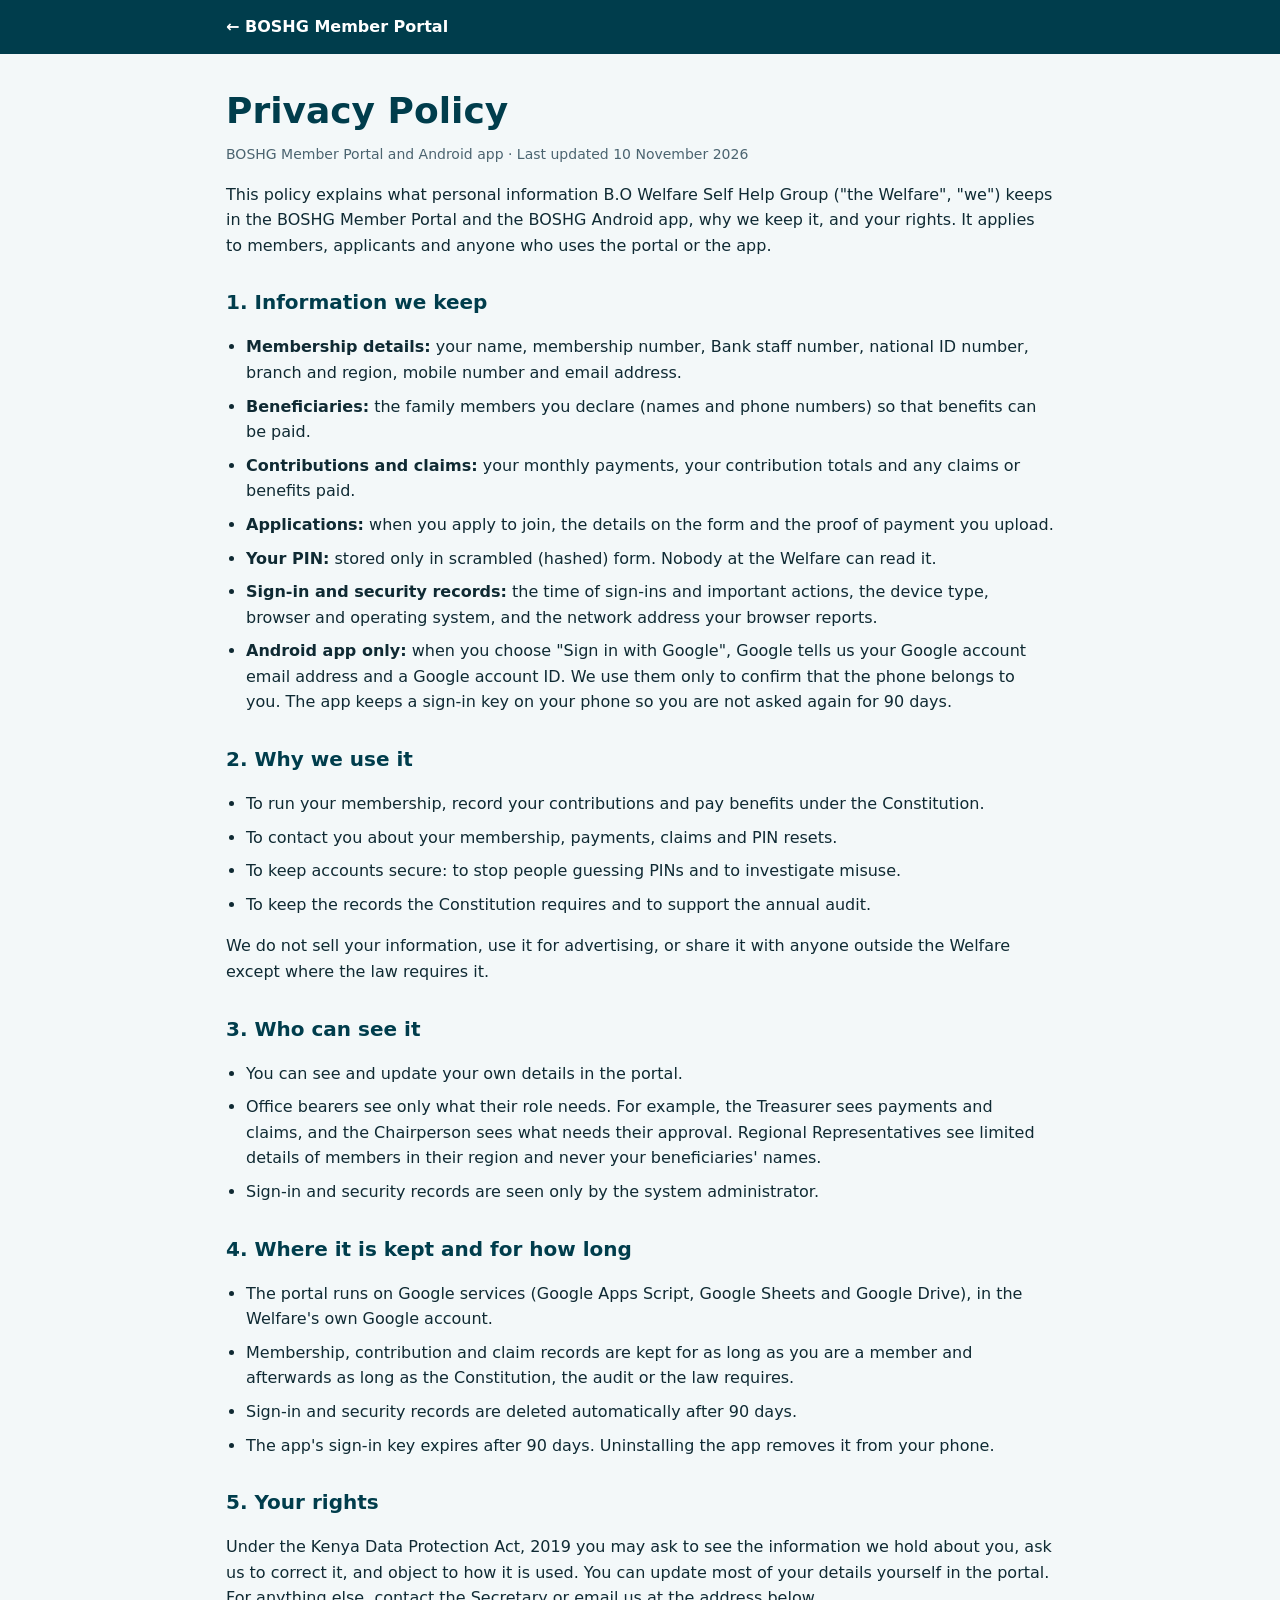
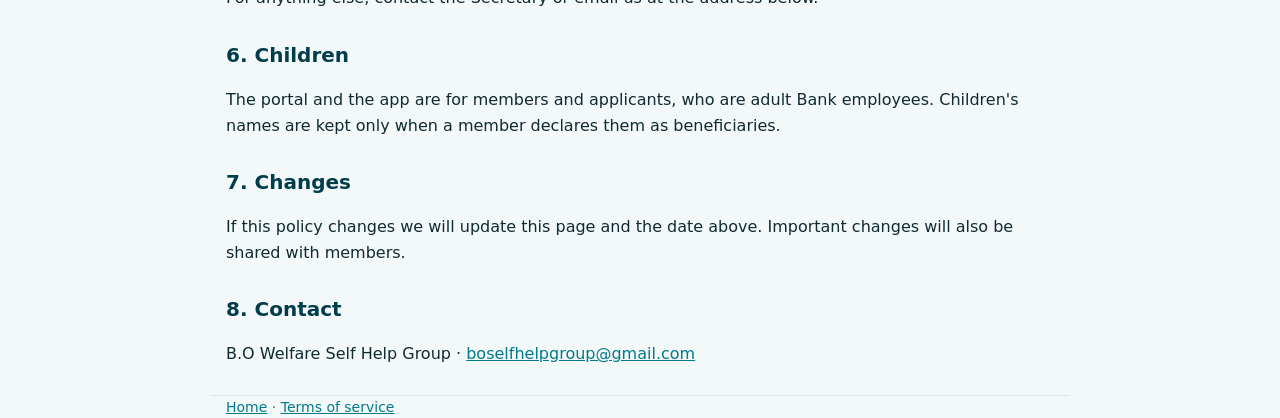
==== privacy.html @ cc20b60c "BOSHG home page, privacy policy and terms of service" ====
<!doctype html>
<html lang="en">
<head>
  <meta charset="utf-8">
  <meta name="viewport" content="width=device-width, initial-scale=1">
  <title>Privacy Policy · BOSHG</title>
  <link rel="stylesheet" href="style.css">
</head>
<body>
  <header class="bar"><div class="wrap"><a href="index.html">← BOSHG Member Portal</a></div></header>
  <main class="wrap doc">
    <h1>Privacy Policy</h1>
    <p class="meta">BOSHG Member Portal and Android app · Last updated 10 November 2026</p>

    <p>This policy explains what personal information B.O Welfare Self Help Group ("the Welfare", "we") keeps in the BOSHG Member Portal and the BOSHG Android app, why we keep it, and your rights. It applies to members, applicants and anyone who uses the portal or the app.</p>

    <h2>1. Information we keep</h2>
    <ul>
      <li><b>Membership details:</b> your name, membership number, Bank staff number, national ID number, branch and region, mobile number and email address.</li>
      <li><b>Beneficiaries:</b> the family members you declare (names and phone numbers) so that benefits can be paid.</li>
      <li><b>Contributions and claims:</b> your monthly payments, your contribution totals and any claims or benefits paid.</li>
      <li><b>Applications:</b> when you apply to join, the details on the form and the proof of payment you upload.</li>
      <li><b>Your PIN:</b> stored only in scrambled (hashed) form. Nobody at the Welfare can read it.</li>
      <li><b>Sign-in and security records:</b> the time of sign-ins and important actions, the device type, browser and operating system, and the network address your browser reports.</li>
      <li><b>Android app only:</b> when you choose "Sign in with Google", Google tells us your Google account email address and a Google account ID. We use them only to confirm that the phone belongs to you. The app keeps a sign-in key on your phone so you are not asked again for 90 days.</li>
    </ul>

    <h2>2. Why we use it</h2>
    <ul>
      <li>To run your membership, record your contributions and pay benefits under the Constitution.</li>
      <li>To contact you about your membership, payments, claims and PIN resets.</li>
      <li>To keep accounts secure: to stop people guessing PINs and to investigate misuse.</li>
      <li>To keep the records the Constitution requires and to support the annual audit.</li>
    </ul>
    <p>We do not sell your information, use it for advertising, or share it with anyone outside the Welfare except where the law requires it.</p>

    <h2>3. Who can see it</h2>
    <ul>
      <li>You can see and update your own details in the portal.</li>
      <li>Office bearers see only what their role needs. For example, the Treasurer sees payments and claims, and the Chairperson sees what needs their approval. Regional Representatives see limited details of members in their region and never your beneficiaries' names.</li>
      <li>Sign-in and security records are seen only by the system administrator.</li>
    </ul>

    <h2>4. Where it is kept and for how long</h2>
    <ul>
      <li>The portal runs on Google services (Google Apps Script, Google Sheets and Google Drive), in the Welfare's own Google account.</li>
      <li>Membership, contribution and claim records are kept for as long as you are a member and afterwards as long as the Constitution, the audit or the law requires.</li>
      <li>Sign-in and security records are deleted automatically after 90 days.</li>
      <li>The app's sign-in key expires after 90 days. Uninstalling the app removes it from your phone.</li>
    </ul>

    <h2>5. Your rights</h2>
    <p>Under the Kenya Data Protection Act, 2019 you may ask to see the information we hold about you, ask us to correct it, and object to how it is used. You can update most of your details yourself in the portal. For anything else, contact the Secretary or email us at the address below.</p>

    <h2>6. Children</h2>
    <p>The portal and the app are for members and applicants, who are adult Bank employees. Children's names are kept only when a member declares them as beneficiaries.</p>

    <h2>7. Changes</h2>
    <p>If this policy changes we will update this page and the date above. Important changes will also be shared with members.</p>

    <h2>8. Contact</h2>
    <p>B.O Welfare Self Help Group · <a href="mailto:boselfhelpgroup@gmail.com">boselfhelpgroup@gmail.com</a></p>
  </main>
  <footer class="wrap"><a href="index.html">Home</a> · <a href="terms.html">Terms of service</a></footer>
</body>
</html>
---- style.css ----
:root { --teal:#003D4C; --teal-2:#004D60; --green:#7CC142; --ink:#0F2A33; --mute:#4B6470; --bg:#F3F8F9; --line:#D9E8EB; }
* { box-sizing:border-box; }
html { -webkit-text-size-adjust:100%; }
body { margin:0; font-family:"Open Sans", system-ui, -apple-system, "Segoe UI", Roboto, sans-serif; color:var(--ink); background:var(--bg); line-height:1.6; }
a { color:#007A8C; }
.wrap { max-width:860px; margin:0 auto; padding:0 16px; }
.hero { background:linear-gradient(160deg,#003D4C 0%,#004D60 60%,#0E5A48 100%); color:#fff; padding:40px 0 48px; }
.brand { display:flex; align-items:center; gap:14px; }
.brand svg { width:56px; height:56px; flex:none; }
.brand b { display:block; font-size:20px; }
.brand span { color:var(--green); font-size:12px; font-weight:700; letter-spacing:2.5px; text-transform:uppercase; }
.hero h1 { font-size:clamp(28px,6vw,44px); line-height:1.15; margin:32px 0 12px; }
.lead { font-size:18px; color:rgba(255,255,255,.85); max-width:640px; margin:0; }
.btn { display:inline-block; margin-top:26px; background:var(--green); color:#0B2A12; font-weight:800; text-decoration:none; padding:13px 24px; border-radius:30px; }
main section { padding:28px 0 4px; }
h2 { color:var(--teal); font-size:22px; margin:0 0 12px; }
.grid { list-style:none; padding:0; margin:0; display:grid; grid-template-columns:repeat(auto-fit,minmax(min(240px,100%),1fr)); gap:12px; }
.grid li { background:#fff; border:1px solid var(--line); border-radius:14px; padding:14px 16px; color:var(--mute); font-size:15px; }
.grid li b { display:block; color:var(--teal); font-size:16px; }
.bar { background:var(--teal); padding:14px 0; }
.bar a { color:#fff; text-decoration:none; font-weight:600; }
.doc { padding-top:28px; padding-bottom:12px; }
.doc h1 { color:var(--teal); font-size:clamp(26px,5vw,36px); margin:0; }
.doc h2 { margin-top:28px; font-size:20px; }
.doc ul { padding-left:20px; }
.doc li { margin-bottom:8px; }
.meta { color:var(--mute); font-size:14px; margin-top:4px; }
footer { padding:32px 16px 40px; color:var(--mute); font-size:14px; border-top:1px solid var(--line); margin-top:32px; }
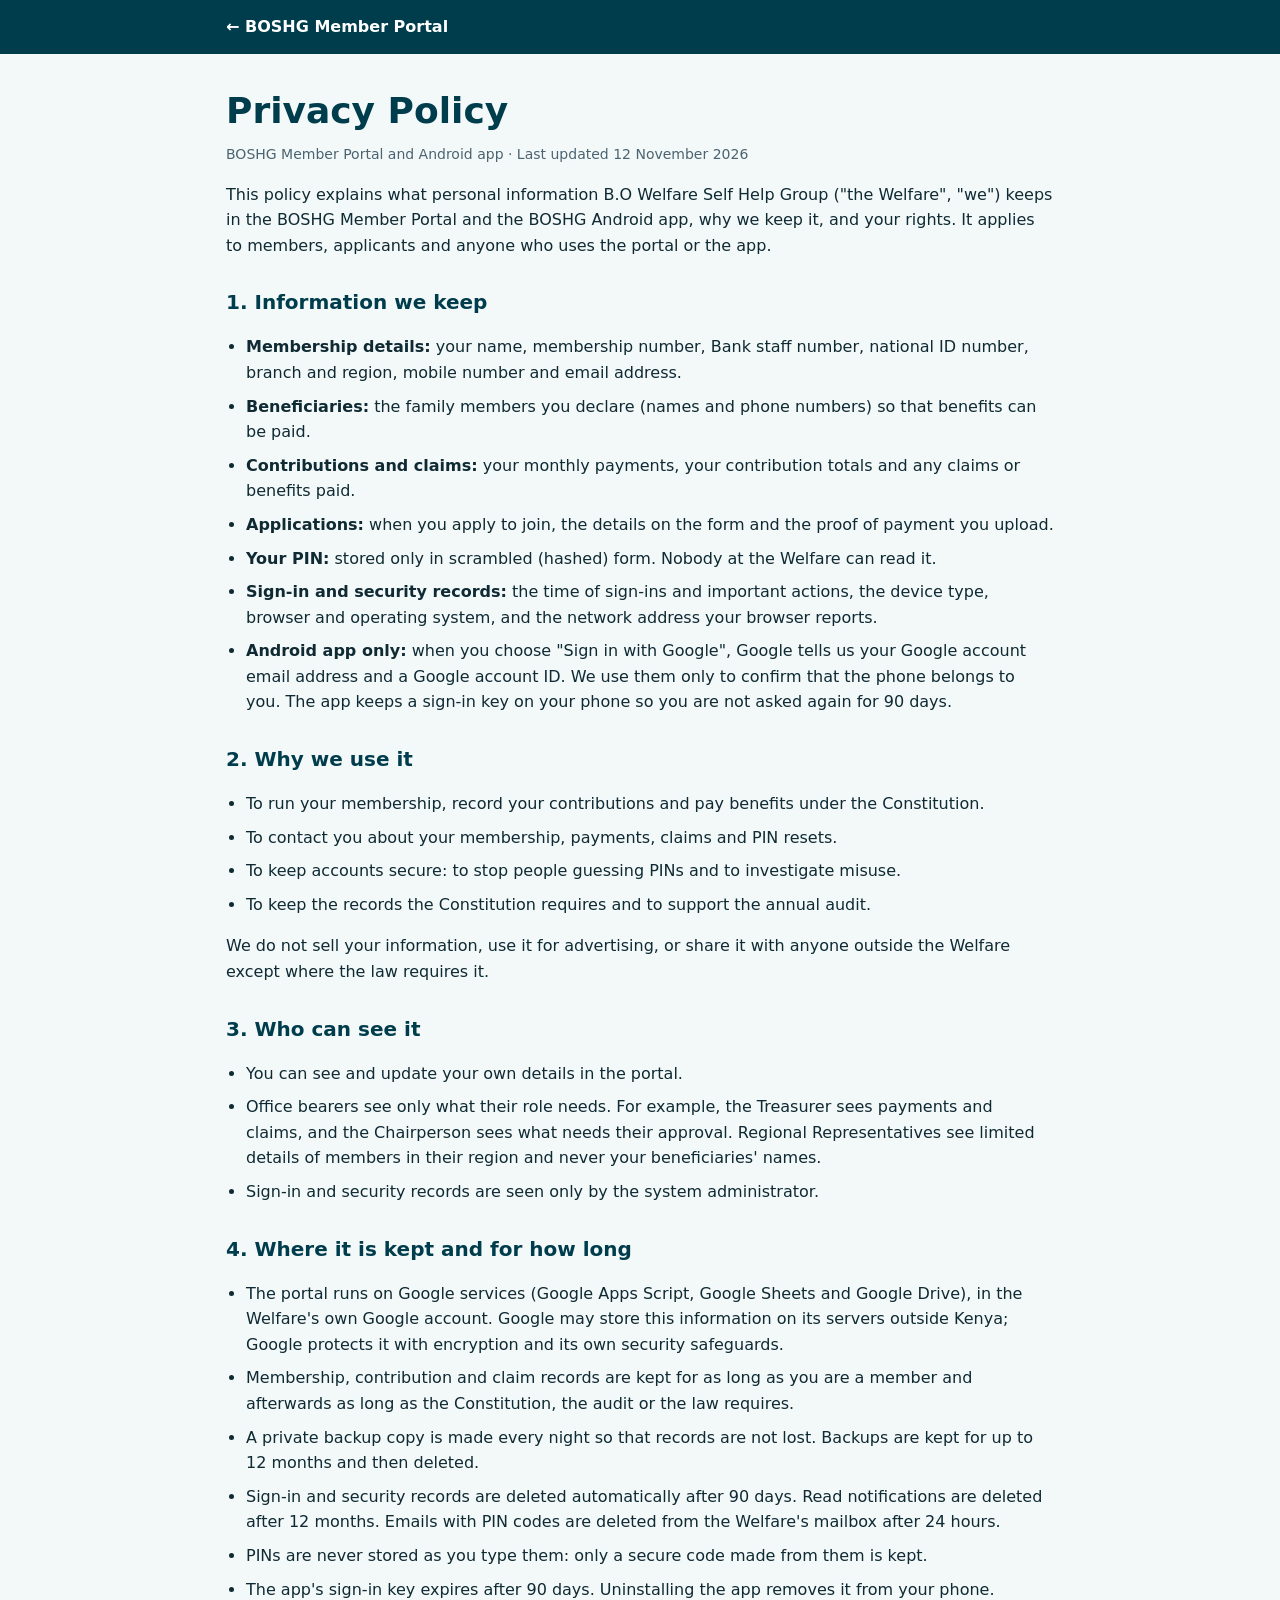
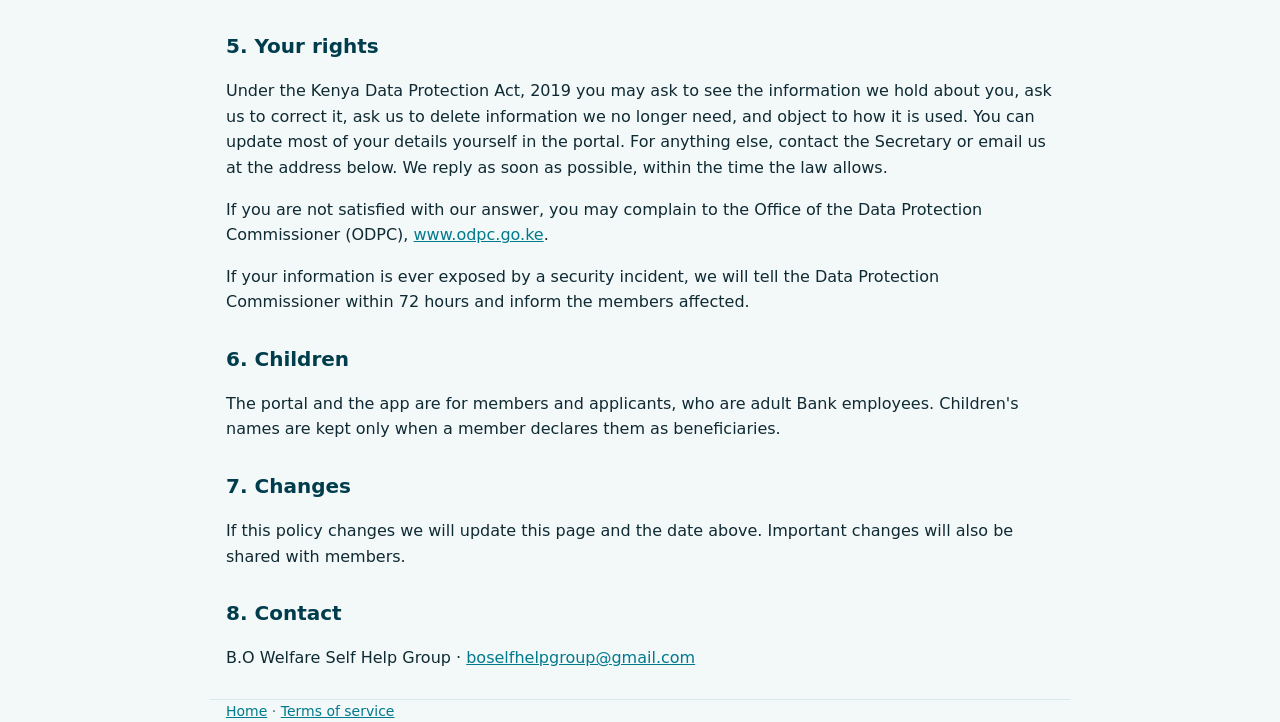
==== commit 15610811: "Privacy policy: storage outside Kenya, backups, retention, deletion right, ODPC complaint, breach no" ====
--- a/privacy.html
+++ b/privacy.html
@@ -10,7 +10,7 @@
   <header class="bar"><div class="wrap"><a href="index.html">← BOSHG Member Portal</a></div></header>
   <main class="wrap doc">
     <h1>Privacy Policy</h1>
-    <p class="meta">BOSHG Member Portal and Android app · Last updated 10 November 2026</p>
+    <p class="meta">BOSHG Member Portal and Android app · Last updated 12 November 2026</p>
 
     <p>This policy explains what personal information B.O Welfare Self Help Group ("the Welfare", "we") keeps in the BOSHG Member Portal and the BOSHG Android app, why we keep it, and your rights. It applies to members, applicants and anyone who uses the portal or the app.</p>
 
@@ -43,14 +43,18 @@
 
     <h2>4. Where it is kept and for how long</h2>
     <ul>
-      <li>The portal runs on Google services (Google Apps Script, Google Sheets and Google Drive), in the Welfare's own Google account.</li>
+      <li>The portal runs on Google services (Google Apps Script, Google Sheets and Google Drive), in the Welfare's own Google account. Google may store this information on its servers outside Kenya; Google protects it with encryption and its own security safeguards.</li>
       <li>Membership, contribution and claim records are kept for as long as you are a member and afterwards as long as the Constitution, the audit or the law requires.</li>
-      <li>Sign-in and security records are deleted automatically after 90 days.</li>
+      <li>A private backup copy is made every night so that records are not lost. Backups are kept for up to 12 months and then deleted.</li>
+      <li>Sign-in and security records are deleted automatically after 90 days. Read notifications are deleted after 12 months. Emails with PIN codes are deleted from the Welfare's mailbox after 24 hours.</li>
+      <li>PINs are never stored as you type them: only a secure code made from them is kept.</li>
       <li>The app's sign-in key expires after 90 days. Uninstalling the app removes it from your phone.</li>
     </ul>
 
     <h2>5. Your rights</h2>
-    <p>Under the Kenya Data Protection Act, 2019 you may ask to see the information we hold about you, ask us to correct it, and object to how it is used. You can update most of your details yourself in the portal. For anything else, contact the Secretary or email us at the address below.</p>
+    <p>Under the Kenya Data Protection Act, 2019 you may ask to see the information we hold about you, ask us to correct it, ask us to delete information we no longer need, and object to how it is used. You can update most of your details yourself in the portal. For anything else, contact the Secretary or email us at the address below. We reply as soon as possible, within the time the law allows.</p>
+    <p>If you are not satisfied with our answer, you may complain to the Office of the Data Protection Commissioner (ODPC), <a href="https://www.odpc.go.ke" rel="noopener">www.odpc.go.ke</a>.</p>
+    <p>If your information is ever exposed by a security incident, we will tell the Data Protection Commissioner within 72 hours and inform the members affected.</p>
 
     <h2>6. Children</h2>
     <p>The portal and the app are for members and applicants, who are adult Bank employees. Children's names are kept only when a member declares them as beneficiaries.</p>
